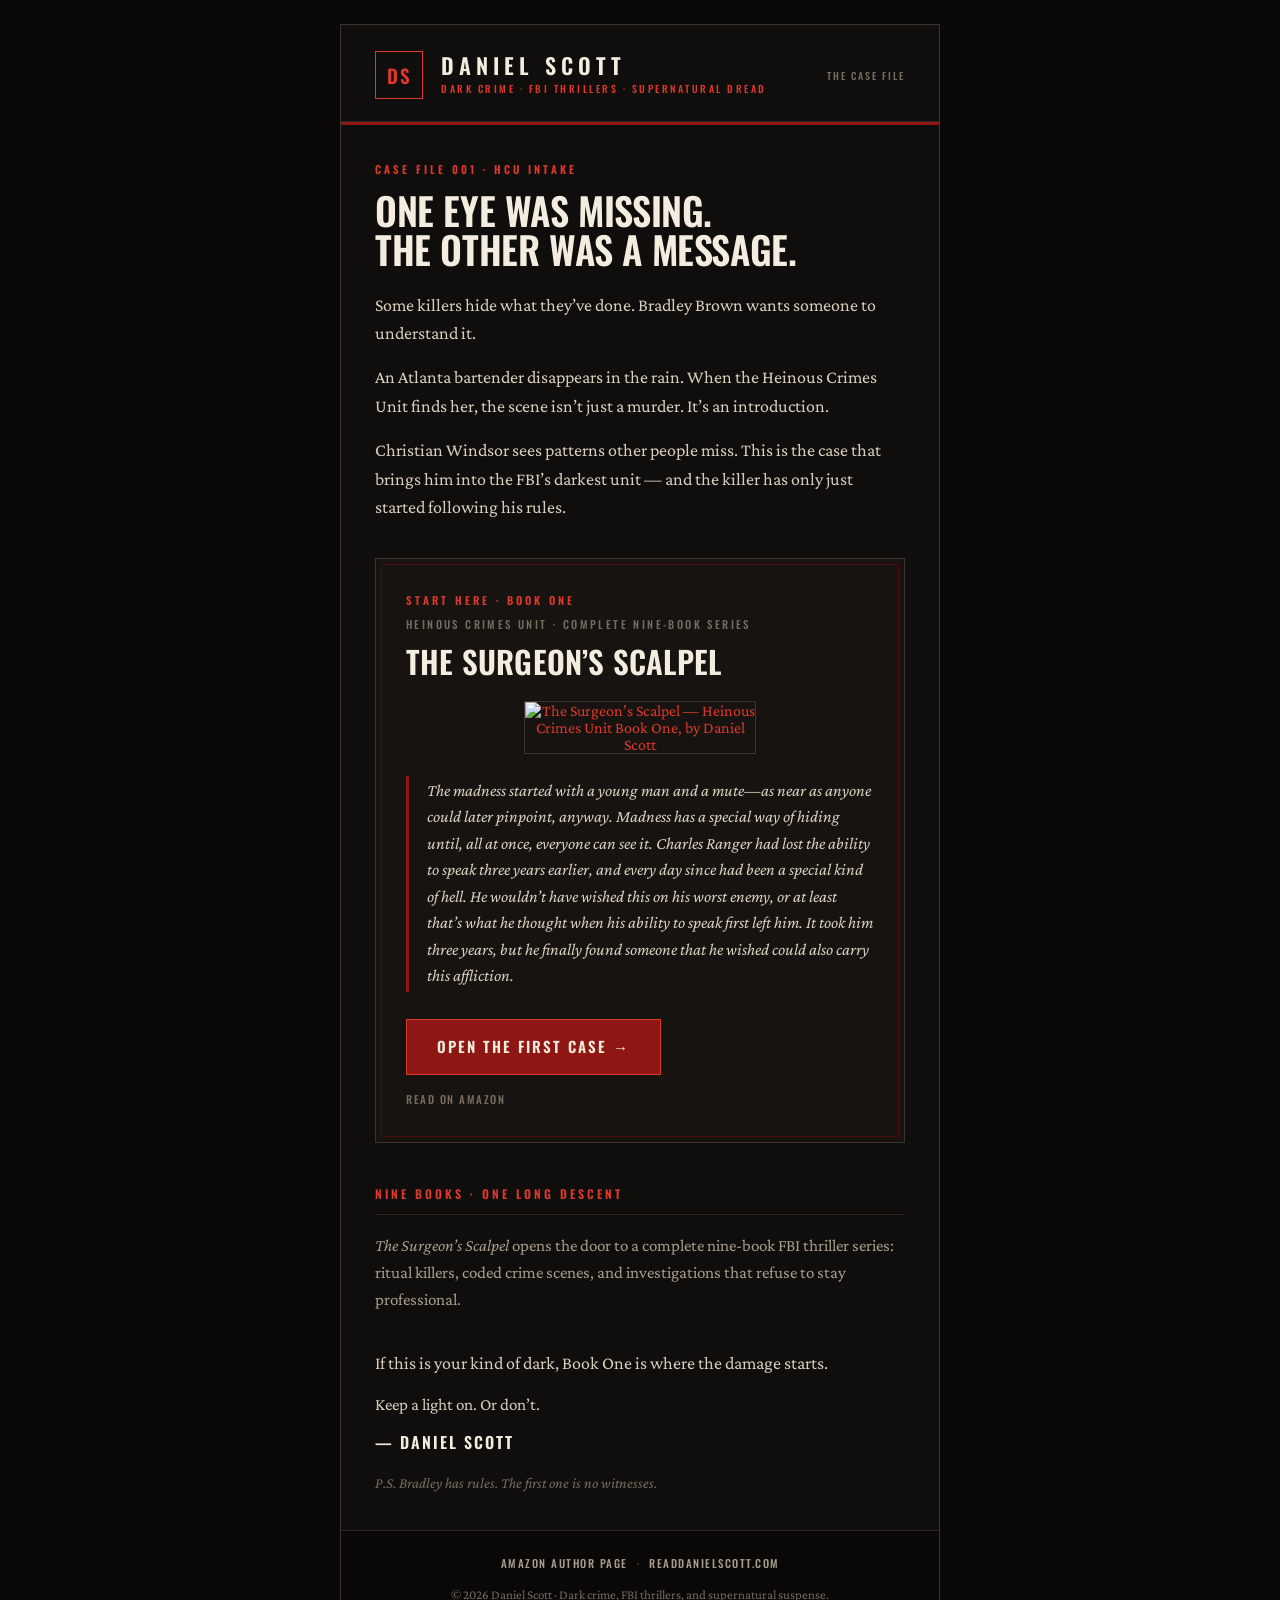
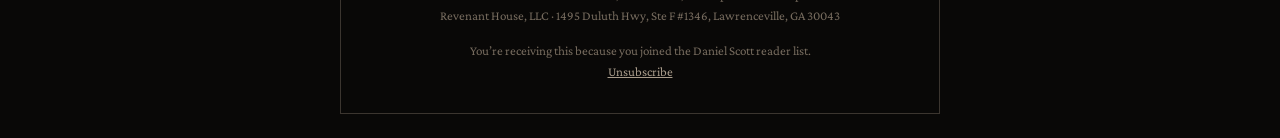
==== email/2026-07-hcu-book-one.html @ 4f8a2d7a "Add HCU Book One email preview" ====
<!DOCTYPE html>
<html lang="en" xmlns="http://www.w3.org/1999/xhtml" xmlns:v="urn:schemas-microsoft-com:vml" xmlns:o="urn:schemas-microsoft-com:office:office">
<head>
  <meta charset="utf-8" />
  <meta name="viewport" content="width=device-width, initial-scale=1" />
  <meta http-equiv="X-UA-Compatible" content="IE=edge" />
  <meta name="x-apple-disable-message-reformatting" />
  <meta name="color-scheme" content="dark light" />
  <meta name="supported-color-schemes" content="dark light" />
  <title>One eye was missing. The other was a message.</title>

  <!-- SUBJECT: One eye was missing. The other was a message. -->
  <!-- PREHEADER: Open The Surgeon's Scalpel, Book One of the complete nine-book Heinous Crimes Unit series. -->

  <link rel="preconnect" href="https://fonts.googleapis.com" />
  <link href="https://fonts.googleapis.com/css2?family=Crimson+Pro:ital,wght@0,400;0,500;0,600;1,400;1,500&amp;family=Oswald:wght@400;500;600;700&amp;display=swap" rel="stylesheet" />

  <!--[if mso]>
  <noscript><xml><o:OfficeDocumentSettings><o:PixelsPerInch>96</o:PixelsPerInch></o:OfficeDocumentSettings></xml></noscript>
  <![endif]-->

  <style>
    body,table,td,a{-webkit-text-size-adjust:100%;-ms-text-size-adjust:100%;}
    table,td{mso-table-lspace:0pt;mso-table-rspace:0pt;}
    img{-ms-interpolation-mode:bicubic;border:0;outline:none;text-decoration:none;display:block;}
    body{margin:0;padding:0;width:100%!important;height:100%!important;background:#090807;}
    a{color:#dc382c;}
    .anchor:hover{opacity:.86;}
    @media only screen and (max-width:600px){
      .container{width:100%!important;}
      .px{padding-left:22px!important;padding-right:22px!important;}
      .hero-hook{font-size:30px!important;line-height:1.03!important;}
      .masthead-right{display:none!important;}
      .cover{width:220px!important;max-width:68%!important;}
    }
  </style>
</head>

<body style="margin:0;padding:0;background-color:#090807;font-family:'Crimson Pro',Georgia,'Times New Roman',serif;">

  <!-- ▷ EDIT: inbox preheader -->
  <div style="display:none;max-height:0;overflow:hidden;mso-hide:all;font-family:'Crimson Pro',Georgia,'Times New Roman',serif;font-size:1px;line-height:1px;color:#090807;opacity:0;">
    Open The Surgeon&rsquo;s Scalpel, Book One of the complete nine-book Heinous Crimes Unit series.
    &#847;&zwnj;&nbsp;&#847;&zwnj;&nbsp;&#847;&zwnj;&nbsp;&#847;&zwnj;&nbsp;&#847;&zwnj;&nbsp;&#847;&zwnj;&nbsp;&#847;&zwnj;&nbsp;
  </div>

  <table role="presentation" width="100%" cellpadding="0" cellspacing="0" border="0" bgcolor="#090807" style="background-color:#090807;">
    <tr>
      <td align="center" bgcolor="#090807" style="padding:24px 12px;background-color:#090807;">

        <table role="presentation" class="container" width="600" cellpadding="0" cellspacing="0" border="0" bgcolor="#100e0c" style="width:600px;max-width:600px;background-color:#100e0c;border:1px solid #3b352f;">

          <!-- Masthead -->
          <tr>
            <td class="px" bgcolor="#100e0c" style="padding:26px 34px 22px 34px;background-color:#100e0c;border-bottom:1px solid #2a251f;">
              <table role="presentation" width="100%" cellpadding="0" cellspacing="0" border="0">
                <tr>
                  <td width="52" valign="middle" bgcolor="#100e0c" style="width:52px;background-color:#100e0c;">
                    <table role="presentation" cellpadding="0" cellspacing="0" border="0">
                      <tr>
                        <td align="center" valign="middle" width="46" height="46" bgcolor="#100e0c" style="width:46px;height:46px;background-color:#100e0c;border:1px solid #dc382c;color:#dc382c;font-family:'Oswald','Arial Narrow',Impact,Arial,sans-serif;font-size:19px;font-weight:600;letter-spacing:2px;">
                          DS
                        </td>
                      </tr>
                    </table>
                  </td>
                  <td valign="middle" bgcolor="#100e0c" style="padding-left:14px;background-color:#100e0c;">
                    <div style="font-family:'Oswald','Arial Narrow',Impact,Arial,sans-serif;font-size:22px;font-weight:600;letter-spacing:5px;text-transform:uppercase;color:#f4ecdf;line-height:1;">Daniel&nbsp;Scott</div>
                    <div style="font-family:'Oswald','Arial Narrow',Impact,Arial,sans-serif;font-size:10px;font-weight:500;letter-spacing:2.5px;text-transform:uppercase;color:#dc382c;line-height:1.4;padding-top:6px;">Dark Crime &middot; FBI Thrillers &middot; Supernatural Dread</div>
                  </td>
                  <td class="masthead-right" valign="middle" align="right" bgcolor="#100e0c" style="background-color:#100e0c;font-family:'Oswald','Arial Narrow',Impact,Arial,sans-serif;font-size:10px;font-weight:500;letter-spacing:2px;text-transform:uppercase;color:#766b5e;">
                    The&nbsp;Case&nbsp;File
                  </td>
                </tr>
              </table>
            </td>
          </tr>

          <tr><td bgcolor="#8f1713" style="height:3px;line-height:3px;font-size:0;background-color:#8f1713;">&nbsp;</td></tr>

          <!-- Opening dispatch -->
          <tr>
            <td class="px" bgcolor="#100e0c" style="padding:36px 34px 12px 34px;background-color:#100e0c;">
              <div style="font-family:'Oswald','Arial Narrow',Impact,Arial,sans-serif;font-size:11px;font-weight:600;letter-spacing:3px;text-transform:uppercase;color:#dc382c;">Case File 001 &middot; HCU Intake</div>

              <!-- ▷ EDIT: primary hook -->
              <h1 class="hero-hook" style="margin:14px 0 0 0;font-family:'Oswald','Arial Narrow',Impact,Arial,sans-serif;font-size:38px;font-weight:600;line-height:1.02;letter-spacing:-.4px;text-transform:uppercase;color:#f4ecdf;">
                One eye was missing.<br />The other was a message.
              </h1>

              <!-- ▷ EDIT: opening copy -->
              <p style="margin:22px 0 0 0;font-family:'Crimson Pro',Georgia,'Times New Roman',serif;font-size:18px;line-height:1.58;color:#d9cdbd;">
                Some killers hide what they&rsquo;ve done. Bradley Brown wants someone to understand it.
              </p>
              <p style="margin:16px 0 0 0;font-family:'Crimson Pro',Georgia,'Times New Roman',serif;font-size:18px;line-height:1.58;color:#d9cdbd;">
                An Atlanta bartender disappears in the rain. When the Heinous Crimes Unit finds her, the scene isn&rsquo;t just a murder. It&rsquo;s an introduction.
              </p>
              <p style="margin:16px 0 0 0;font-family:'Crimson Pro',Georgia,'Times New Roman',serif;font-size:18px;line-height:1.58;color:#d9cdbd;">
                Christian Windsor sees patterns other people miss. This is the case that brings him into the FBI&rsquo;s darkest unit &mdash; and the killer has only just started following his rules.
              </p>
            </td>
          </tr>

          <!-- Featured-book dossier -->
          <tr>
            <td class="px" bgcolor="#100e0c" style="padding:24px 34px 8px 34px;background-color:#100e0c;">
              <table role="presentation" width="100%" cellpadding="0" cellspacing="0" border="0" bgcolor="#171310" style="background-color:#171310;border:1px solid #3b352f;">
                <tr>
                  <td bgcolor="#171310" style="padding:5px;background-color:#171310;">
                    <table role="presentation" width="100%" cellpadding="0" cellspacing="0" border="0" bgcolor="#171310" style="background-color:#171310;border:1px solid #4e0d0b;">
                      <tr>
                        <td bgcolor="#171310" style="padding:27px 24px 29px 24px;background-color:#171310;">

                          <div style="font-family:'Oswald','Arial Narrow',Impact,Arial,sans-serif;font-size:11px;font-weight:600;letter-spacing:3px;text-transform:uppercase;color:#dc382c;">Start Here &middot; Book One</div>
                          <div style="font-family:'Oswald','Arial Narrow',Impact,Arial,sans-serif;font-size:11px;font-weight:500;letter-spacing:2.4px;text-transform:uppercase;color:#766b5e;padding-top:8px;">Heinous Crimes Unit &middot; Complete Nine-Book Series</div>

                          <h2 style="margin:13px 0 0 0;font-family:'Oswald','Arial Narrow',Impact,Arial,sans-serif;font-size:31px;font-weight:600;line-height:1.04;letter-spacing:.2px;text-transform:uppercase;color:#f4ecdf;">The Surgeon&rsquo;s Scalpel</h2>

                          <table role="presentation" width="100%" cellpadding="0" cellspacing="0" border="0">
                            <tr>
                              <td align="center" bgcolor="#171310" style="padding:24px 0 22px 0;background-color:#171310;">
                                <!-- ▷ EDIT: cover + destination URL -->
                                <a class="anchor" href="https://www.amazon.com/Surgeons-Scalpel-Heinous-Crimes-Unit-ebook/dp/B0B4BNK22M?maas=maas_adg_11C0BD36529EE1C6E573D4F9CB72BAAF_afap_abs&amp;ref_=aa_maas&amp;tag=maas" target="_blank" style="text-decoration:none;">
                                  <img class="cover" src="https://www.readdanielscott.com/images/surgeons-scalpel.jpg" width="230" alt="The Surgeon&rsquo;s Scalpel — Heinous Crimes Unit Book One, by Daniel Scott" style="display:block;width:230px;max-width:62%;height:auto;border:1px solid #3b352f;" />
                                </a>
                              </td>
                            </tr>
                          </table>

                          <table role="presentation" width="100%" cellpadding="0" cellspacing="0" border="0">
                            <tr>
                              <td width="3" bgcolor="#8f1713" style="width:3px;background-color:#8f1713;font-size:0;line-height:0;">&nbsp;</td>
                              <td bgcolor="#171310" style="padding:2px 0 2px 18px;background-color:#171310;">
                                <!-- ▷ EDIT: manuscript-grounded excerpt -->
                                <p style="margin:0;font-family:'Crimson Pro',Georgia,'Times New Roman',serif;font-size:17px;font-style:italic;line-height:1.56;color:#d9cdbd;">
                                  The madness started with a young man and a mute&mdash;as near as anyone could later pinpoint, anyway. Madness has a special way of hiding until, all at once, everyone can see it. Charles Ranger had lost the ability to speak three years earlier, and every day since had been a special kind of hell. He wouldn&rsquo;t have wished this on his worst enemy, or at least that&rsquo;s what he thought when his ability to speak first left him. It took him three years, but he finally found someone that he wished could also carry this affliction.
                                </p>
                              </td>
                            </tr>
                          </table>

                          <table role="presentation" cellpadding="0" cellspacing="0" border="0" style="margin-top:27px;">
                            <tr>
                              <td align="center" bgcolor="#8f1713" style="background-color:#8f1713;border:1px solid #dc382c;">
                                <!-- ▷ EDIT: CTA text + destination URL -->
                                <a class="anchor" href="https://www.amazon.com/Surgeons-Scalpel-Heinous-Crimes-Unit-ebook/dp/B0B4BNK22M?maas=maas_adg_11C0BD36529EE1C6E573D4F9CB72BAAF_afap_abs&amp;ref_=aa_maas&amp;tag=maas" target="_blank" style="display:inline-block;min-height:24px;padding:15px 30px;font-family:'Oswald','Arial Narrow',Impact,Arial,sans-serif;font-size:15px;font-weight:600;letter-spacing:2px;text-transform:uppercase;color:#f4ecdf;text-decoration:none;">
                                  Open the First Case &rarr;
                                </a>
                              </td>
                            </tr>
                          </table>

                          <div style="font-family:'Oswald','Arial Narrow',Impact,Arial,sans-serif;font-size:11px;font-weight:500;letter-spacing:1.5px;text-transform:uppercase;color:#766b5e;padding-top:16px;">Read on Amazon</div>

                        </td>
                      </tr>
                    </table>
                  </td>
                </tr>
              </table>
            </td>
          </tr>

          <!-- Series promise -->
          <tr>
            <td class="px" bgcolor="#100e0c" style="padding:34px 34px 8px 34px;background-color:#100e0c;">
              <div style="font-family:'Oswald','Arial Narrow',Impact,Arial,sans-serif;font-size:12px;font-weight:600;letter-spacing:3px;text-transform:uppercase;color:#dc382c;border-bottom:1px solid #2a251f;padding-bottom:12px;">Nine Books &middot; One Long Descent</div>
              <p style="margin:18px 0 0 0;font-family:'Crimson Pro',Georgia,'Times New Roman',serif;font-size:17px;line-height:1.58;color:#a99c8b;">
                <em>The Surgeon&rsquo;s Scalpel</em> opens the door to a complete nine-book FBI thriller series: ritual killers, coded crime scenes, and investigations that refuse to stay professional.
              </p>
            </td>
          </tr>

          <!-- Sign-off -->
          <tr>
            <td class="px" bgcolor="#100e0c" style="padding:28px 34px 36px 34px;background-color:#100e0c;">
              <!-- ▷ EDIT: sign-off and P.S. -->
              <p style="margin:0;font-family:'Crimson Pro',Georgia,'Times New Roman',serif;font-size:18px;line-height:1.55;color:#d9cdbd;">If this is your kind of dark, Book One is where the damage starts.</p>
              <p style="margin:15px 0 0 0;font-family:'Crimson Pro',Georgia,'Times New Roman',serif;font-size:17px;line-height:1.5;color:#d9cdbd;">Keep a light on. Or don&rsquo;t.</p>
              <p style="margin:12px 0 0 0;font-family:'Oswald','Arial Narrow',Impact,Arial,sans-serif;font-size:16px;font-weight:600;letter-spacing:2px;text-transform:uppercase;color:#f4ecdf;">&mdash; Daniel Scott</p>
              <p style="margin:18px 0 0 0;font-family:'Crimson Pro',Georgia,'Times New Roman',serif;font-size:15px;font-style:italic;line-height:1.5;color:#766b5e;">P.S. Bradley has rules. The first one is no witnesses.</p>
            </td>
          </tr>

          <!-- Footer -->
          <tr>
            <td bgcolor="#090807" style="padding:24px 34px 30px 34px;background-color:#090807;border-top:1px solid #2a251f;">
              <table role="presentation" width="100%" cellpadding="0" cellspacing="0" border="0">
                <tr>
                  <td align="center" bgcolor="#090807" style="padding-bottom:14px;background-color:#090807;font-family:'Oswald','Arial Narrow',Impact,Arial,sans-serif;font-size:11px;font-weight:500;letter-spacing:1.5px;text-transform:uppercase;">
                    <a href="https://www.amazon.com/Daniel-Scott/e/B0B6QCQ8RV" target="_blank" style="color:#a99c8b;text-decoration:none;">Amazon Author Page</a>
                    <span style="font-family:'Oswald','Arial Narrow',Impact,Arial,sans-serif;color:#4b433b;">&nbsp;&middot;&nbsp;</span>
                    <a href="https://www.readdanielscott.com/" target="_blank" style="color:#a99c8b;text-decoration:none;">readdanielscott.com</a>
                  </td>
                </tr>
              </table>

              <p style="margin:0;font-family:'Crimson Pro',Georgia,'Times New Roman',serif;font-size:13px;line-height:1.6;color:#766b5e;text-align:center;">
                &copy; 2026 Daniel Scott &middot; Dark crime, FBI thrillers, and supernatural suspense.<br />
                Revenant House, LLC &middot; 1495 Duluth Hwy, Ste F #1346, Lawrenceville, GA 30043
              </p>

              <p style="margin:14px 0 0 0;font-family:'Crimson Pro',Georgia,'Times New Roman',serif;font-size:13px;line-height:1.6;color:#766b5e;text-align:center;">
                You&rsquo;re receiving this because you joined the Daniel Scott reader list.<br />
                <a href="{$unsubscribe}" style="font-family:'Crimson Pro',Georgia,'Times New Roman',serif;color:#a99c8b;text-decoration:underline;">Unsubscribe</a>
              </p>
            </td>
          </tr>

        </table>

      </td>
    </tr>
  </table>
</body>
</html>
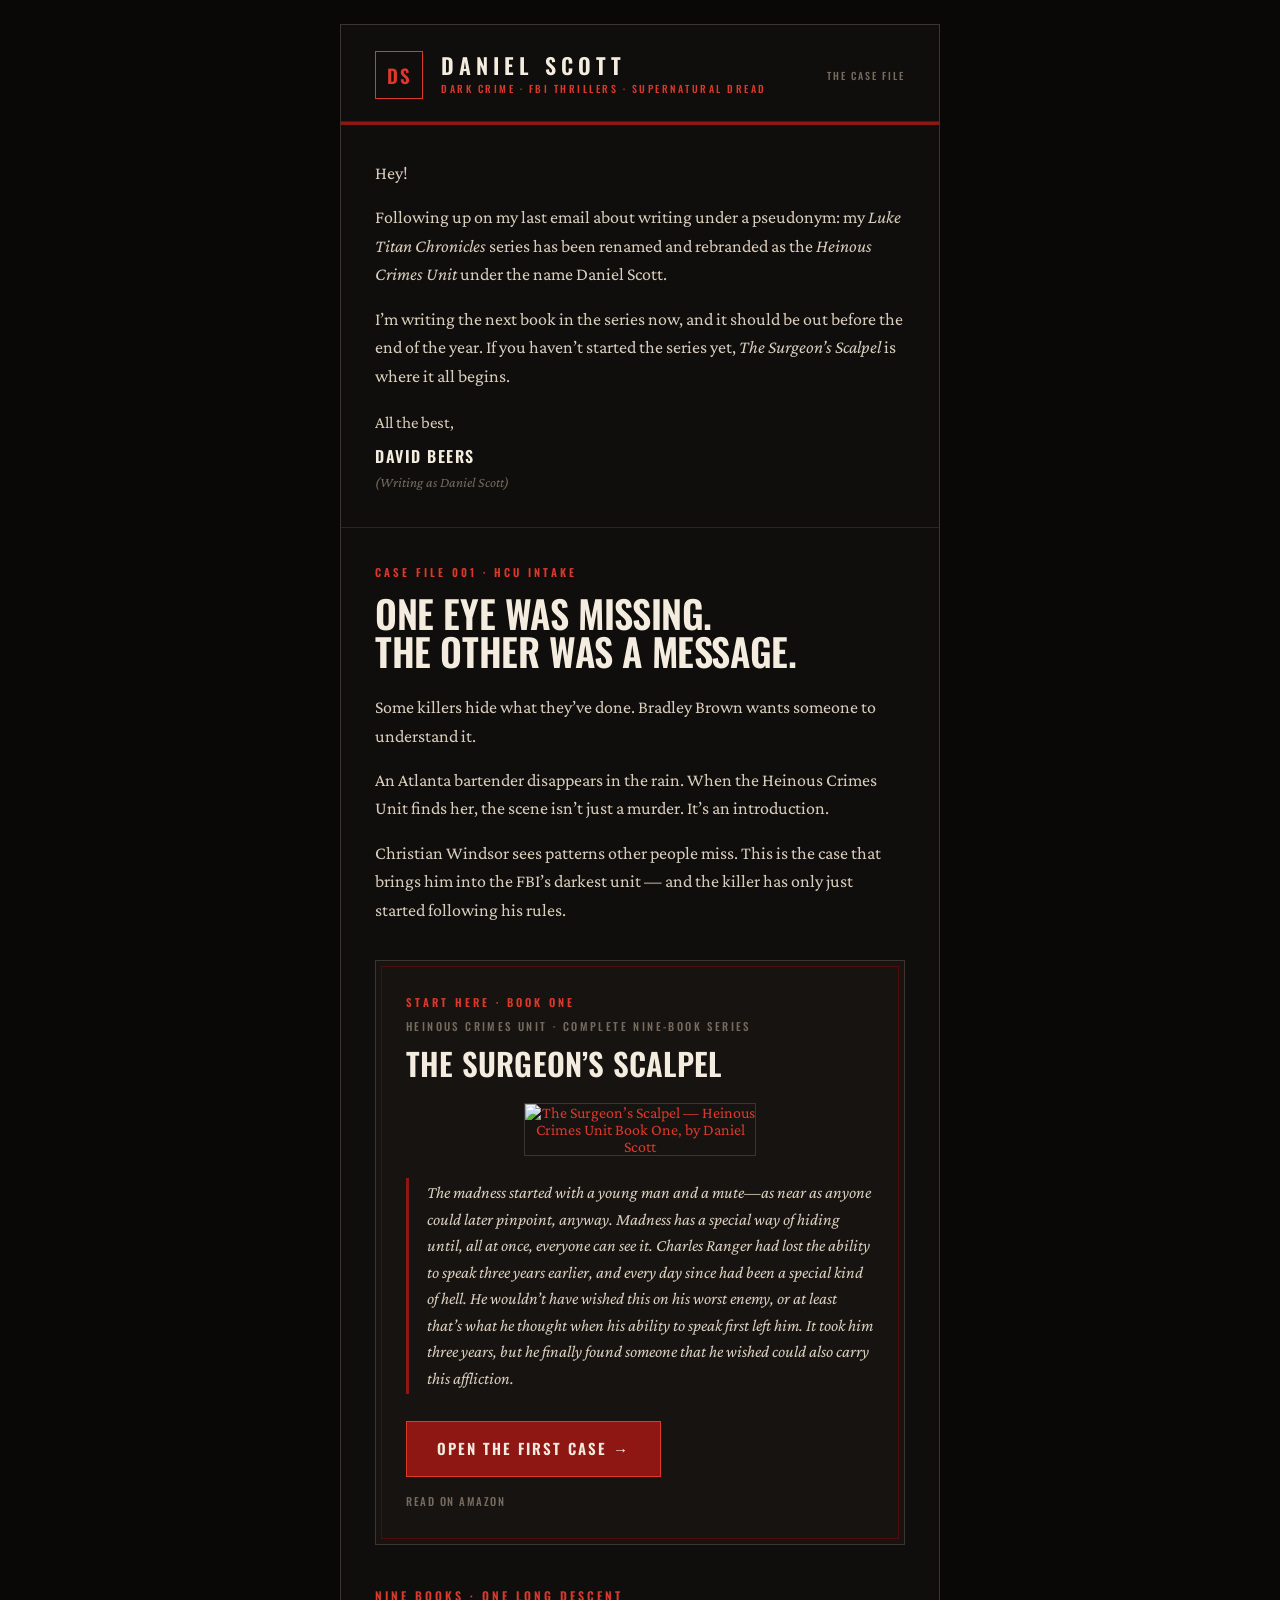
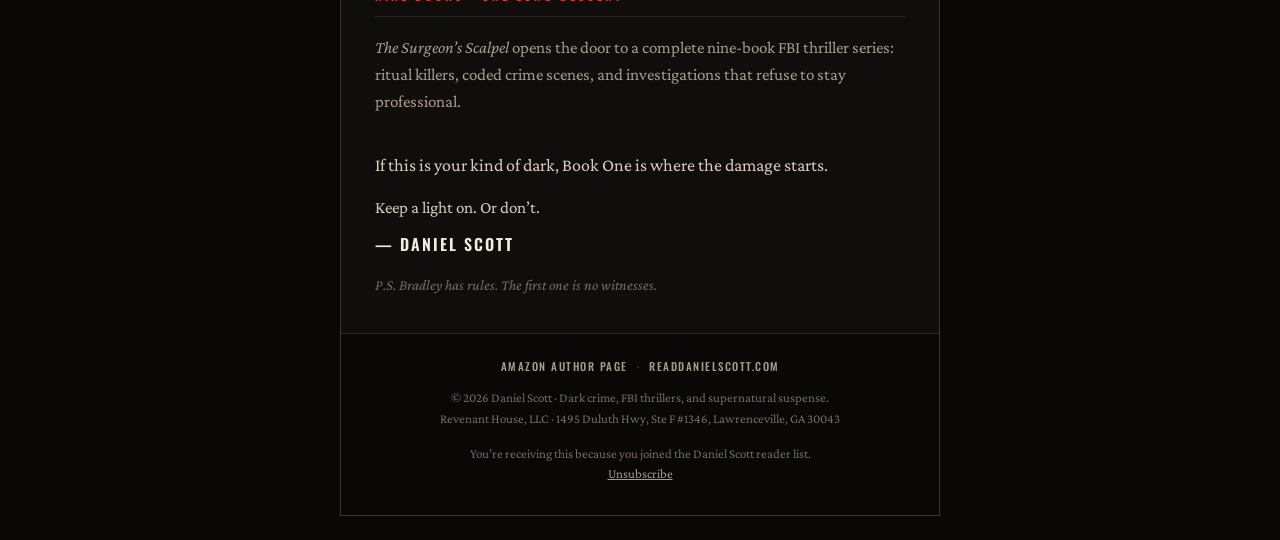
==== commit db8ee587: "Add personal note to HCU email" ====
--- a/email/2026-07-hcu-book-one.html
+++ b/email/2026-07-hcu-book-one.html
@@ -78,6 +78,23 @@
 
           <tr><td bgcolor="#8f1713" style="height:3px;line-height:3px;font-size:0;background-color:#8f1713;">&nbsp;</td></tr>
 
+          <!-- Personal note from David -->
+          <tr>
+            <td class="px" bgcolor="#100e0c" style="padding:34px 34px 34px 34px;background-color:#100e0c;border-bottom:1px solid #2a251f;">
+              <!-- ▷ EDIT: personal note -->
+              <p style="margin:0;font-family:'Crimson Pro',Georgia,'Times New Roman',serif;font-size:18px;line-height:1.58;color:#d9cdbd;">Hey!</p>
+              <p style="margin:16px 0 0 0;font-family:'Crimson Pro',Georgia,'Times New Roman',serif;font-size:18px;line-height:1.58;color:#d9cdbd;">
+                Following up on my last email about writing under a pseudonym: my <em>Luke Titan Chronicles</em> series has been renamed and rebranded as the <em>Heinous Crimes Unit</em> under the name Daniel Scott.
+              </p>
+              <p style="margin:16px 0 0 0;font-family:'Crimson Pro',Georgia,'Times New Roman',serif;font-size:18px;line-height:1.58;color:#d9cdbd;">
+                I&rsquo;m writing the next book in the series now, and it should be out before the end of the year. If you haven&rsquo;t started the series yet, <em>The Surgeon&rsquo;s Scalpel</em> is where it all begins.
+              </p>
+              <p style="margin:20px 0 0 0;font-family:'Crimson Pro',Georgia,'Times New Roman',serif;font-size:17px;line-height:1.5;color:#d9cdbd;">All the best,</p>
+              <p style="margin:8px 0 0 0;font-family:'Oswald','Arial Narrow',Impact,Arial,sans-serif;font-size:16px;font-weight:600;letter-spacing:1.5px;text-transform:uppercase;color:#f4ecdf;">David Beers</p>
+              <p style="margin:4px 0 0 0;font-family:'Crimson Pro',Georgia,'Times New Roman',serif;font-size:14px;font-style:italic;line-height:1.5;color:#766b5e;">(Writing as Daniel Scott)</p>
+            </td>
+          </tr>
+
           <!-- Opening dispatch -->
           <tr>
             <td class="px" bgcolor="#100e0c" style="padding:36px 34px 12px 34px;background-color:#100e0c;">
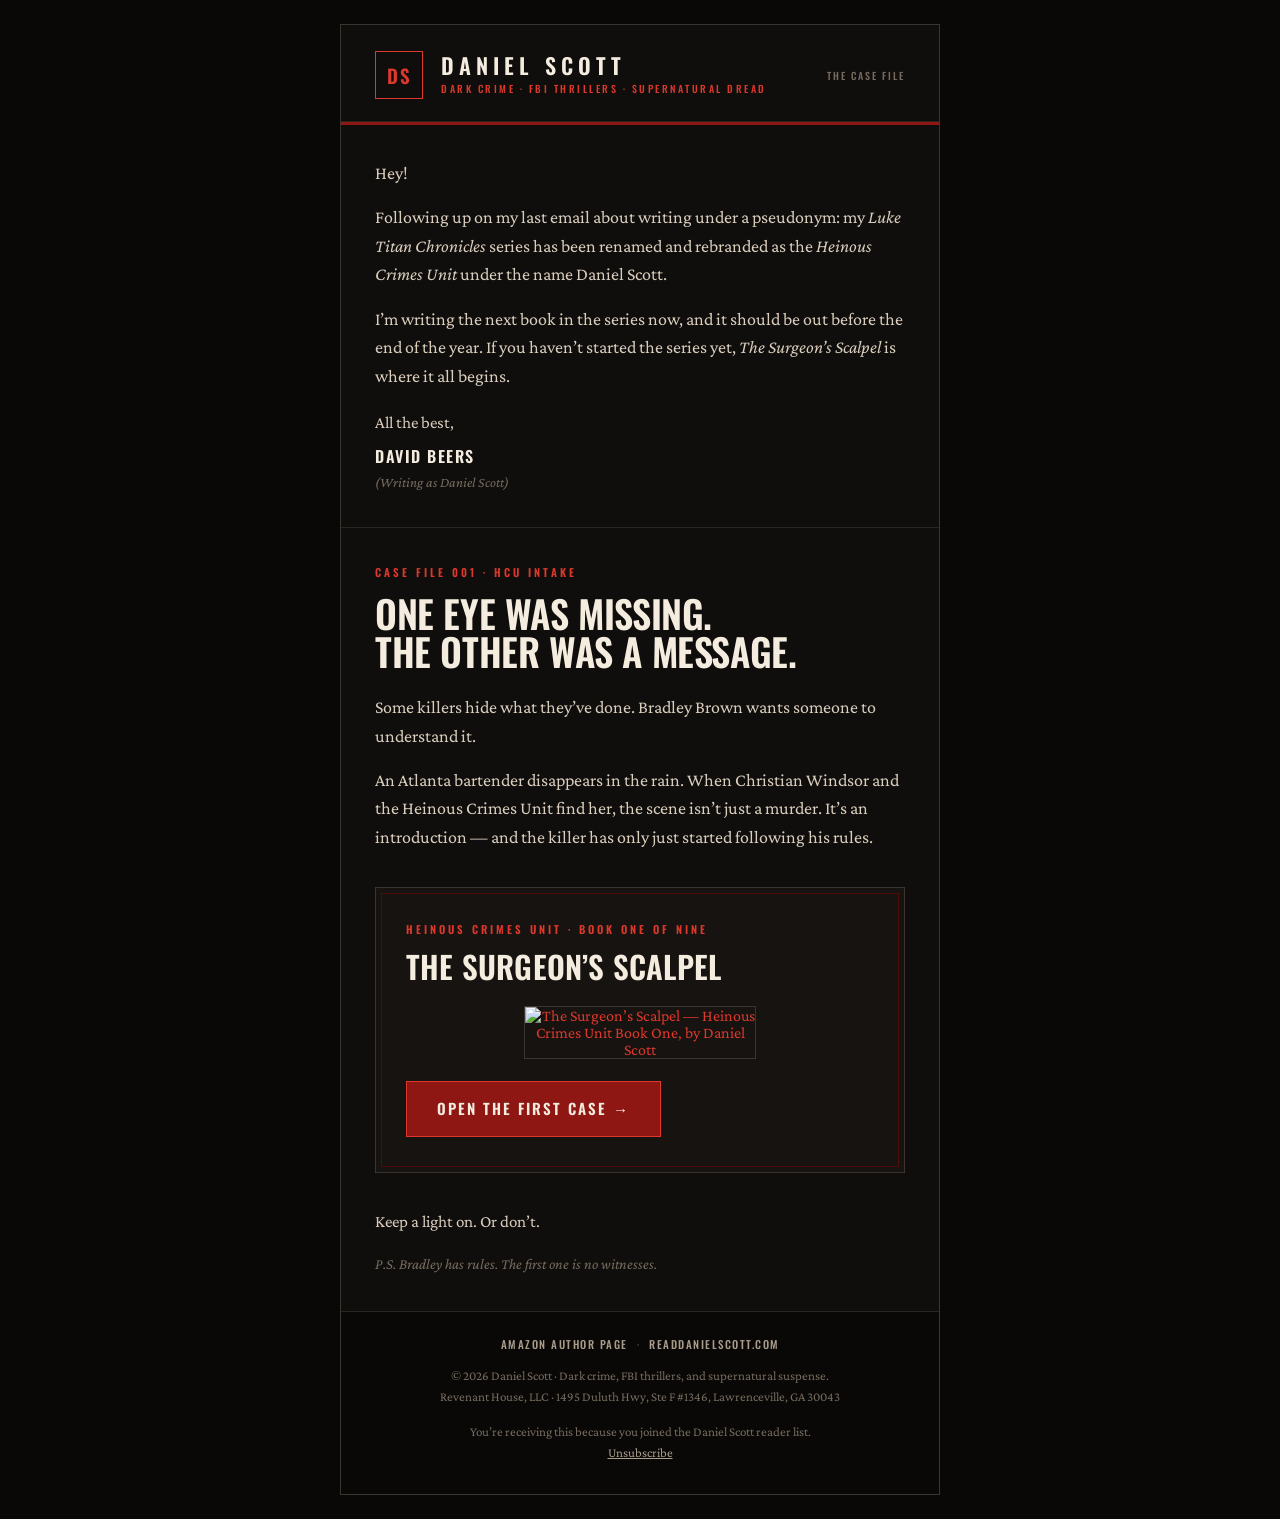
==== commit 0f8730b9: "Streamline HCU Book One email" ====
--- a/email/2026-07-hcu-book-one.html
+++ b/email/2026-07-hcu-book-one.html
@@ -32,6 +32,7 @@
       .hero-hook{font-size:30px!important;line-height:1.03!important;}
       .masthead-right{display:none!important;}
       .cover{width:220px!important;max-width:68%!important;}
+      .book-cta{padding-left:15px!important;padding-right:15px!important;font-size:14px!important;letter-spacing:1.3px!important;}
     }
   </style>
 </head>
@@ -110,10 +111,7 @@
                 Some killers hide what they&rsquo;ve done. Bradley Brown wants someone to understand it.
               </p>
               <p style="margin:16px 0 0 0;font-family:'Crimson Pro',Georgia,'Times New Roman',serif;font-size:18px;line-height:1.58;color:#d9cdbd;">
-                An Atlanta bartender disappears in the rain. When the Heinous Crimes Unit finds her, the scene isn&rsquo;t just a murder. It&rsquo;s an introduction.
-              </p>
-              <p style="margin:16px 0 0 0;font-family:'Crimson Pro',Georgia,'Times New Roman',serif;font-size:18px;line-height:1.58;color:#d9cdbd;">
-                Christian Windsor sees patterns other people miss. This is the case that brings him into the FBI&rsquo;s darkest unit &mdash; and the killer has only just started following his rules.
+                An Atlanta bartender disappears in the rain. When Christian Windsor and the Heinous Crimes Unit find her, the scene isn&rsquo;t just a murder. It&rsquo;s an introduction &mdash; and the killer has only just started following his rules.
               </p>
             </td>
           </tr>
@@ -128,8 +126,7 @@
                       <tr>
                         <td bgcolor="#171310" style="padding:27px 24px 29px 24px;background-color:#171310;">
 
-                          <div style="font-family:'Oswald','Arial Narrow',Impact,Arial,sans-serif;font-size:11px;font-weight:600;letter-spacing:3px;text-transform:uppercase;color:#dc382c;">Start Here &middot; Book One</div>
-                          <div style="font-family:'Oswald','Arial Narrow',Impact,Arial,sans-serif;font-size:11px;font-weight:500;letter-spacing:2.4px;text-transform:uppercase;color:#766b5e;padding-top:8px;">Heinous Crimes Unit &middot; Complete Nine-Book Series</div>
+                          <div style="font-family:'Oswald','Arial Narrow',Impact,Arial,sans-serif;font-size:11px;font-weight:600;letter-spacing:3px;text-transform:uppercase;color:#dc382c;">Heinous Crimes Unit &middot; Book One of Nine</div>
 
                           <h2 style="margin:13px 0 0 0;font-family:'Oswald','Arial Narrow',Impact,Arial,sans-serif;font-size:31px;font-weight:600;line-height:1.04;letter-spacing:.2px;text-transform:uppercase;color:#f4ecdf;">The Surgeon&rsquo;s Scalpel</h2>
 
@@ -144,31 +141,17 @@
                             </tr>
                           </table>
 
-                          <table role="presentation" width="100%" cellpadding="0" cellspacing="0" border="0">
-                            <tr>
-                              <td width="3" bgcolor="#8f1713" style="width:3px;background-color:#8f1713;font-size:0;line-height:0;">&nbsp;</td>
-                              <td bgcolor="#171310" style="padding:2px 0 2px 18px;background-color:#171310;">
-                                <!-- ▷ EDIT: manuscript-grounded excerpt -->
-                                <p style="margin:0;font-family:'Crimson Pro',Georgia,'Times New Roman',serif;font-size:17px;font-style:italic;line-height:1.56;color:#d9cdbd;">
-                                  The madness started with a young man and a mute&mdash;as near as anyone could later pinpoint, anyway. Madness has a special way of hiding until, all at once, everyone can see it. Charles Ranger had lost the ability to speak three years earlier, and every day since had been a special kind of hell. He wouldn&rsquo;t have wished this on his worst enemy, or at least that&rsquo;s what he thought when his ability to speak first left him. It took him three years, but he finally found someone that he wished could also carry this affliction.
-                                </p>
-                              </td>
-                            </tr>
-                          </table>
-
-                          <table role="presentation" cellpadding="0" cellspacing="0" border="0" style="margin-top:27px;">
+                          <table role="presentation" cellpadding="0" cellspacing="0" border="0" style="margin-top:0;">
                             <tr>
                               <td align="center" bgcolor="#8f1713" style="background-color:#8f1713;border:1px solid #dc382c;">
                                 <!-- ▷ EDIT: CTA text + destination URL -->
-                                <a class="anchor" href="https://www.amazon.com/Surgeons-Scalpel-Heinous-Crimes-Unit-ebook/dp/B0B4BNK22M?maas=maas_adg_11C0BD36529EE1C6E573D4F9CB72BAAF_afap_abs&amp;ref_=aa_maas&amp;tag=maas" target="_blank" style="display:inline-block;min-height:24px;padding:15px 30px;font-family:'Oswald','Arial Narrow',Impact,Arial,sans-serif;font-size:15px;font-weight:600;letter-spacing:2px;text-transform:uppercase;color:#f4ecdf;text-decoration:none;">
+                                <a class="anchor book-cta" href="https://www.amazon.com/Surgeons-Scalpel-Heinous-Crimes-Unit-ebook/dp/B0B4BNK22M?maas=maas_adg_11C0BD36529EE1C6E573D4F9CB72BAAF_afap_abs&amp;ref_=aa_maas&amp;tag=maas" target="_blank" style="display:inline-block;min-height:24px;padding:15px 30px;font-family:'Oswald','Arial Narrow',Impact,Arial,sans-serif;font-size:15px;font-weight:600;letter-spacing:2px;text-transform:uppercase;color:#f4ecdf;text-decoration:none;">
                                   Open the First Case &rarr;
                                 </a>
                               </td>
                             </tr>
                           </table>
 
-                          <div style="font-family:'Oswald','Arial Narrow',Impact,Arial,sans-serif;font-size:11px;font-weight:500;letter-spacing:1.5px;text-transform:uppercase;color:#766b5e;padding-top:16px;">Read on Amazon</div>
-
                         </td>
                       </tr>
                     </table>
@@ -178,23 +161,11 @@
             </td>
           </tr>
 
-          <!-- Series promise -->
-          <tr>
-            <td class="px" bgcolor="#100e0c" style="padding:34px 34px 8px 34px;background-color:#100e0c;">
-              <div style="font-family:'Oswald','Arial Narrow',Impact,Arial,sans-serif;font-size:12px;font-weight:600;letter-spacing:3px;text-transform:uppercase;color:#dc382c;border-bottom:1px solid #2a251f;padding-bottom:12px;">Nine Books &middot; One Long Descent</div>
-              <p style="margin:18px 0 0 0;font-family:'Crimson Pro',Georgia,'Times New Roman',serif;font-size:17px;line-height:1.58;color:#a99c8b;">
-                <em>The Surgeon&rsquo;s Scalpel</em> opens the door to a complete nine-book FBI thriller series: ritual killers, coded crime scenes, and investigations that refuse to stay professional.
-              </p>
-            </td>
-          </tr>
-
           <!-- Sign-off -->
           <tr>
             <td class="px" bgcolor="#100e0c" style="padding:28px 34px 36px 34px;background-color:#100e0c;">
               <!-- ▷ EDIT: sign-off and P.S. -->
-              <p style="margin:0;font-family:'Crimson Pro',Georgia,'Times New Roman',serif;font-size:18px;line-height:1.55;color:#d9cdbd;">If this is your kind of dark, Book One is where the damage starts.</p>
-              <p style="margin:15px 0 0 0;font-family:'Crimson Pro',Georgia,'Times New Roman',serif;font-size:17px;line-height:1.5;color:#d9cdbd;">Keep a light on. Or don&rsquo;t.</p>
-              <p style="margin:12px 0 0 0;font-family:'Oswald','Arial Narrow',Impact,Arial,sans-serif;font-size:16px;font-weight:600;letter-spacing:2px;text-transform:uppercase;color:#f4ecdf;">&mdash; Daniel Scott</p>
+              <p style="margin:0;font-family:'Crimson Pro',Georgia,'Times New Roman',serif;font-size:17px;line-height:1.5;color:#d9cdbd;">Keep a light on. Or don&rsquo;t.</p>
               <p style="margin:18px 0 0 0;font-family:'Crimson Pro',Georgia,'Times New Roman',serif;font-size:15px;font-style:italic;line-height:1.5;color:#766b5e;">P.S. Bradley has rules. The first one is no witnesses.</p>
             </td>
           </tr>
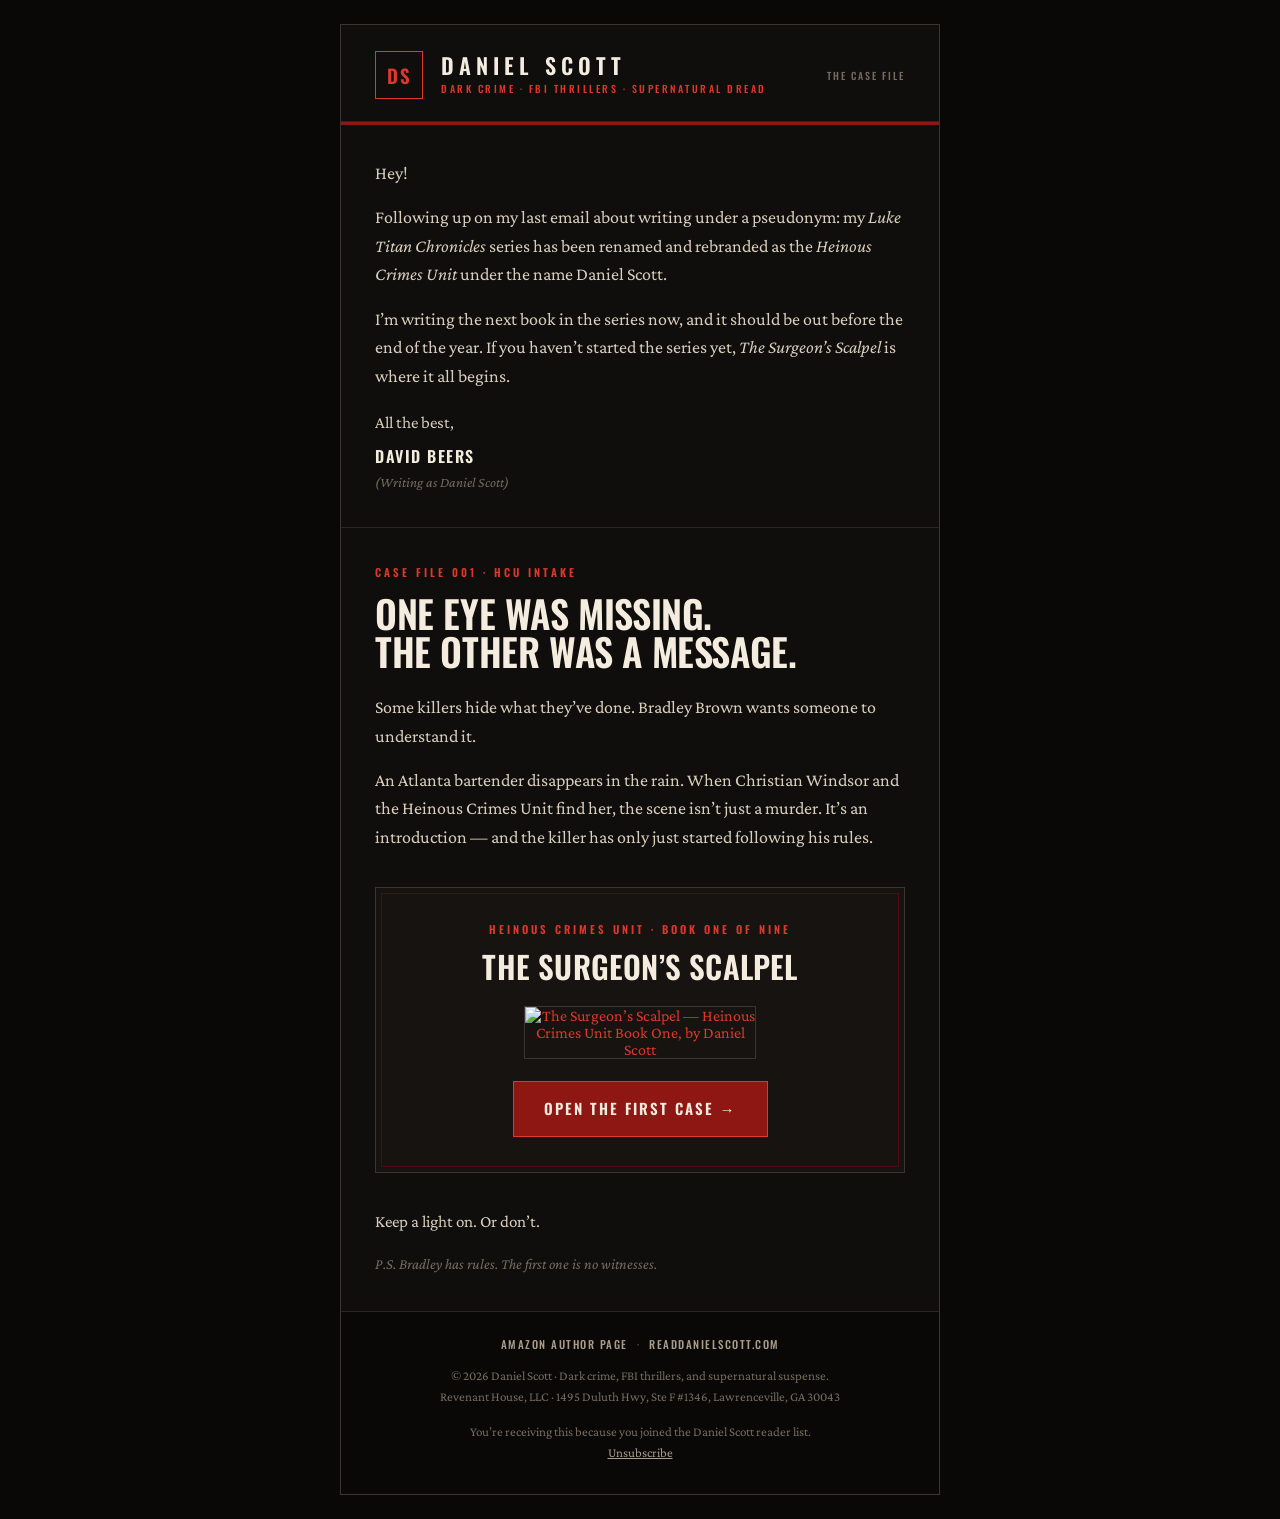
==== commit 274514b1: "Center HCU book card" ====
--- a/email/2026-07-hcu-book-one.html
+++ b/email/2026-07-hcu-book-one.html
@@ -126,9 +126,9 @@
                       <tr>
                         <td bgcolor="#171310" style="padding:27px 24px 29px 24px;background-color:#171310;">
 
-                          <div style="font-family:'Oswald','Arial Narrow',Impact,Arial,sans-serif;font-size:11px;font-weight:600;letter-spacing:3px;text-transform:uppercase;color:#dc382c;">Heinous Crimes Unit &middot; Book One of Nine</div>
-
-                          <h2 style="margin:13px 0 0 0;font-family:'Oswald','Arial Narrow',Impact,Arial,sans-serif;font-size:31px;font-weight:600;line-height:1.04;letter-spacing:.2px;text-transform:uppercase;color:#f4ecdf;">The Surgeon&rsquo;s Scalpel</h2>
+                          <div style="font-family:'Oswald','Arial Narrow',Impact,Arial,sans-serif;font-size:11px;font-weight:600;letter-spacing:3px;text-transform:uppercase;text-align:center;color:#dc382c;">Heinous Crimes Unit &middot; Book One of Nine</div>
+
+                          <h2 style="margin:13px 0 0 0;font-family:'Oswald','Arial Narrow',Impact,Arial,sans-serif;font-size:31px;font-weight:600;line-height:1.04;letter-spacing:.2px;text-transform:uppercase;text-align:center;color:#f4ecdf;">The Surgeon&rsquo;s Scalpel</h2>
 
                           <table role="presentation" width="100%" cellpadding="0" cellspacing="0" border="0">
                             <tr>
@@ -141,7 +141,7 @@
                             </tr>
                           </table>
 
-                          <table role="presentation" cellpadding="0" cellspacing="0" border="0" style="margin-top:0;">
+                          <table role="presentation" align="center" cellpadding="0" cellspacing="0" border="0" style="margin:0 auto;">
                             <tr>
                               <td align="center" bgcolor="#8f1713" style="background-color:#8f1713;border:1px solid #dc382c;">
                                 <!-- ▷ EDIT: CTA text + destination URL -->
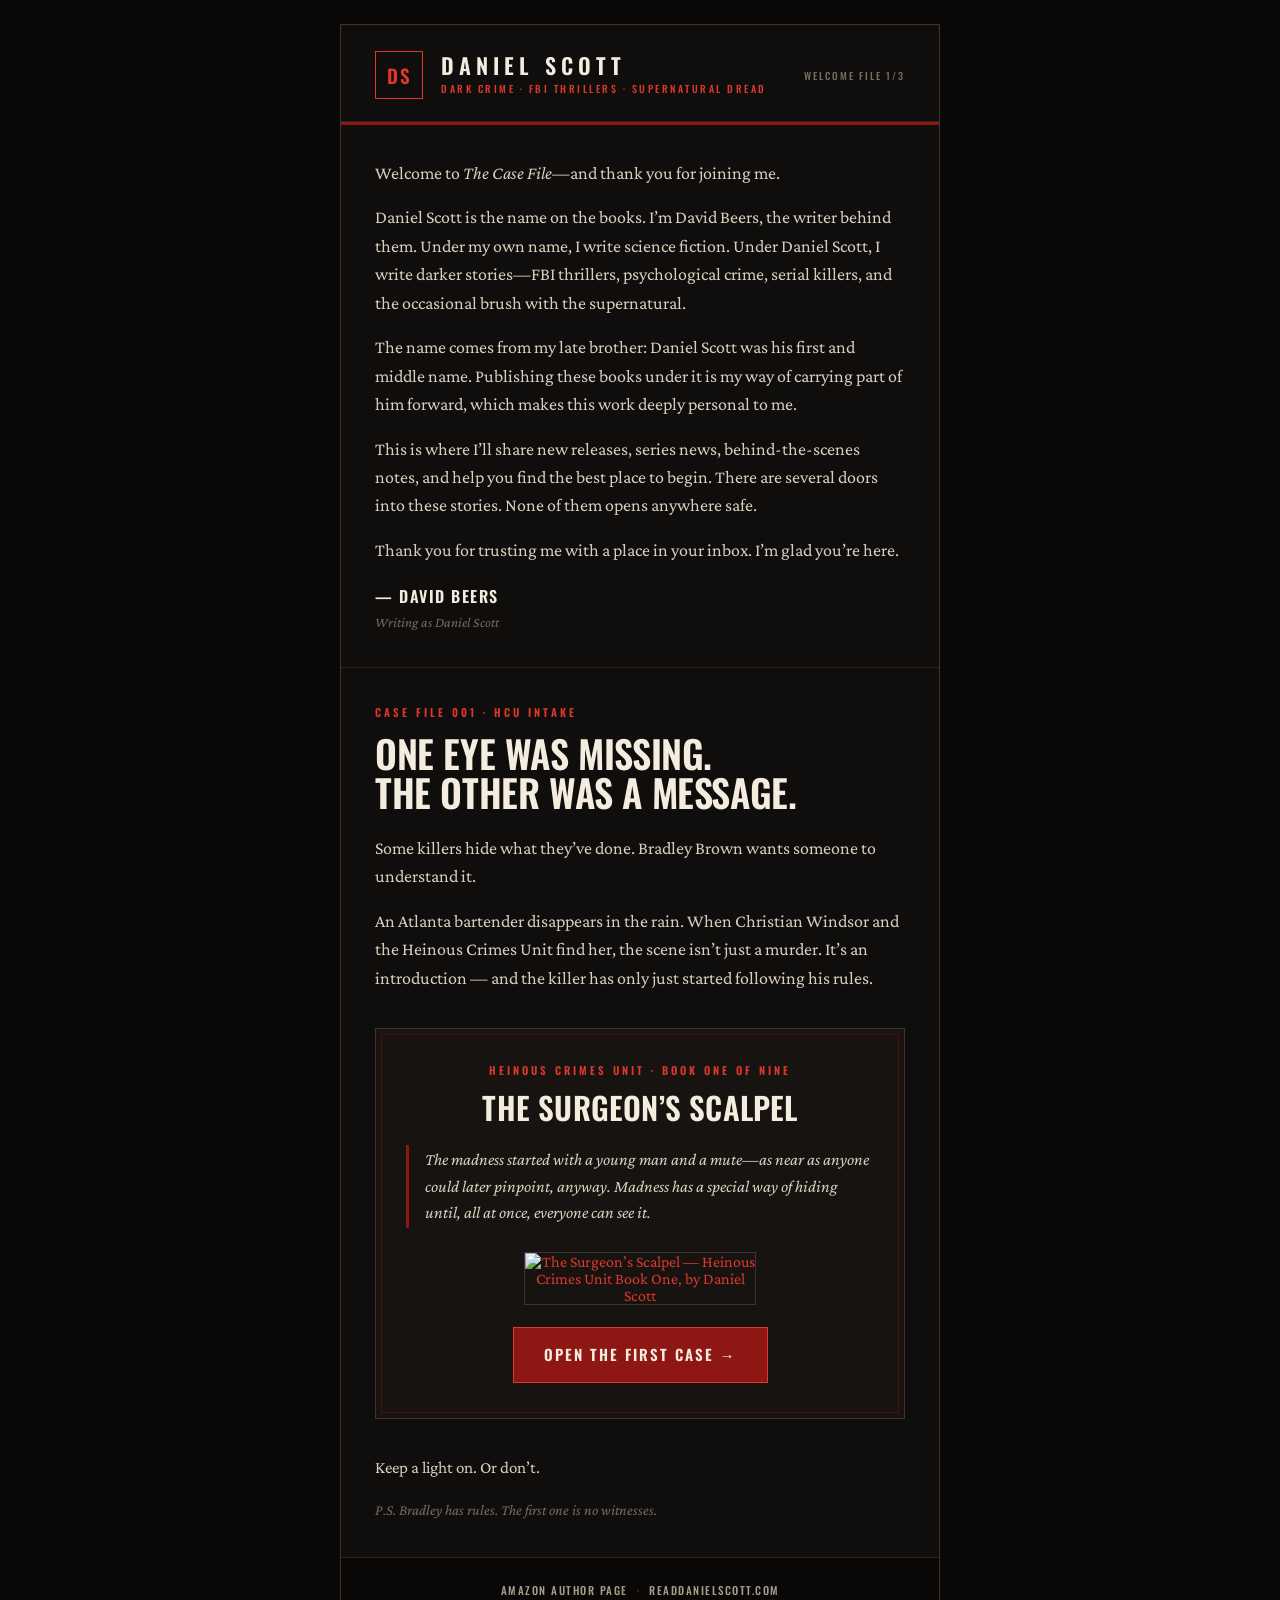
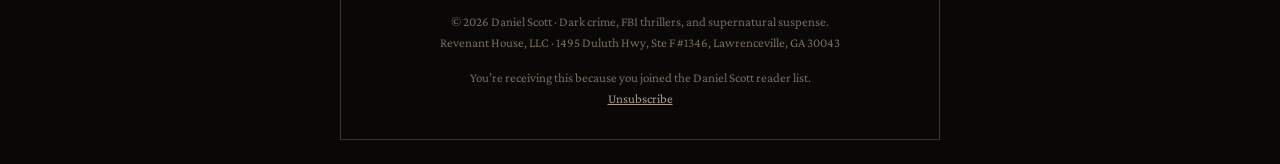
==== commit 546b49c0: "Publish Daniel Scott welcome sequence preview" ====
--- a/email/2026-07-hcu-book-one.html
+++ b/email/2026-07-hcu-book-one.html
@@ -7,10 +7,12 @@
   <meta name="x-apple-disable-message-reformatting" />
   <meta name="color-scheme" content="dark light" />
   <meta name="supported-color-schemes" content="dark light" />
-  <title>One eye was missing. The other was a message.</title>
-
-  <!-- SUBJECT: One eye was missing. The other was a message. -->
-  <!-- PREHEADER: Open The Surgeon's Scalpel, Book One of the complete nine-book Heinous Crimes Unit series. -->
+  <title>Welcome to The Case File</title>
+
+  <!-- TARGET ONLY: Daniel Scott Newsletter (MailerLite group 186855242643539094) -->
+  <!-- WELCOME SEQUENCE: Email 1 of 3 -->
+  <!-- SUBJECT: Welcome to The Case File -->
+  <!-- PREHEADER: Meet Daniel Scott. Then open The Surgeon's Scalpel. -->
 
   <link rel="preconnect" href="https://fonts.googleapis.com" />
   <link href="https://fonts.googleapis.com/css2?family=Crimson+Pro:ital,wght@0,400;0,500;0,600;1,400;1,500&amp;family=Oswald:wght@400;500;600;700&amp;display=swap" rel="stylesheet" />
@@ -41,7 +43,7 @@
 
   <!-- ▷ EDIT: inbox preheader -->
   <div style="display:none;max-height:0;overflow:hidden;mso-hide:all;font-family:'Crimson Pro',Georgia,'Times New Roman',serif;font-size:1px;line-height:1px;color:#090807;opacity:0;">
-    Open The Surgeon&rsquo;s Scalpel, Book One of the complete nine-book Heinous Crimes Unit series.
+    Meet Daniel Scott. Then open The Surgeon&rsquo;s Scalpel.
     &#847;&zwnj;&nbsp;&#847;&zwnj;&nbsp;&#847;&zwnj;&nbsp;&#847;&zwnj;&nbsp;&#847;&zwnj;&nbsp;&#847;&zwnj;&nbsp;&#847;&zwnj;&nbsp;
   </div>
 
@@ -70,7 +72,7 @@
                     <div style="font-family:'Oswald','Arial Narrow',Impact,Arial,sans-serif;font-size:10px;font-weight:500;letter-spacing:2.5px;text-transform:uppercase;color:#dc382c;line-height:1.4;padding-top:6px;">Dark Crime &middot; FBI Thrillers &middot; Supernatural Dread</div>
                   </td>
                   <td class="masthead-right" valign="middle" align="right" bgcolor="#100e0c" style="background-color:#100e0c;font-family:'Oswald','Arial Narrow',Impact,Arial,sans-serif;font-size:10px;font-weight:500;letter-spacing:2px;text-transform:uppercase;color:#766b5e;">
-                    The&nbsp;Case&nbsp;File
+                    Welcome&nbsp;File&nbsp;1/3
                   </td>
                 </tr>
               </table>
@@ -79,20 +81,25 @@
 
           <tr><td bgcolor="#8f1713" style="height:3px;line-height:3px;font-size:0;background-color:#8f1713;">&nbsp;</td></tr>
 
-          <!-- Personal note from David -->
+          <!-- Approved welcome introduction -->
           <tr>
             <td class="px" bgcolor="#100e0c" style="padding:34px 34px 34px 34px;background-color:#100e0c;border-bottom:1px solid #2a251f;">
-              <!-- ▷ EDIT: personal note -->
-              <p style="margin:0;font-family:'Crimson Pro',Georgia,'Times New Roman',serif;font-size:18px;line-height:1.58;color:#d9cdbd;">Hey!</p>
-              <p style="margin:16px 0 0 0;font-family:'Crimson Pro',Georgia,'Times New Roman',serif;font-size:18px;line-height:1.58;color:#d9cdbd;">
-                Following up on my last email about writing under a pseudonym: my <em>Luke Titan Chronicles</em> series has been renamed and rebranded as the <em>Heinous Crimes Unit</em> under the name Daniel Scott.
-              </p>
-              <p style="margin:16px 0 0 0;font-family:'Crimson Pro',Georgia,'Times New Roman',serif;font-size:18px;line-height:1.58;color:#d9cdbd;">
-                I&rsquo;m writing the next book in the series now, and it should be out before the end of the year. If you haven&rsquo;t started the series yet, <em>The Surgeon&rsquo;s Scalpel</em> is where it all begins.
-              </p>
-              <p style="margin:20px 0 0 0;font-family:'Crimson Pro',Georgia,'Times New Roman',serif;font-size:17px;line-height:1.5;color:#d9cdbd;">All the best,</p>
-              <p style="margin:8px 0 0 0;font-family:'Oswald','Arial Narrow',Impact,Arial,sans-serif;font-size:16px;font-weight:600;letter-spacing:1.5px;text-transform:uppercase;color:#f4ecdf;">David Beers</p>
-              <p style="margin:4px 0 0 0;font-family:'Crimson Pro',Georgia,'Times New Roman',serif;font-size:14px;font-style:italic;line-height:1.5;color:#766b5e;">(Writing as Daniel Scott)</p>
+              <!-- ▷ EDIT: approved welcome introduction -->
+              <p style="margin:0;font-family:'Crimson Pro',Georgia,'Times New Roman',serif;font-size:18px;line-height:1.58;color:#d9cdbd;">Welcome to <em>The Case File</em>&mdash;and thank you for joining me.</p>
+              <p style="margin:16px 0 0 0;font-family:'Crimson Pro',Georgia,'Times New Roman',serif;font-size:18px;line-height:1.58;color:#d9cdbd;">
+                Daniel Scott is the name on the books. I&rsquo;m David Beers, the writer behind them. Under my own name, I write science fiction. Under Daniel Scott, I write darker stories&mdash;FBI thrillers, psychological crime, serial killers, and the occasional brush with the supernatural.
+              </p>
+              <p style="margin:16px 0 0 0;font-family:'Crimson Pro',Georgia,'Times New Roman',serif;font-size:18px;line-height:1.58;color:#d9cdbd;">
+                The name comes from my late brother: Daniel Scott was his first and middle name. Publishing these books under it is my way of carrying part of him forward, which makes this work deeply personal to me.
+              </p>
+              <p style="margin:16px 0 0 0;font-family:'Crimson Pro',Georgia,'Times New Roman',serif;font-size:18px;line-height:1.58;color:#d9cdbd;">
+                This is where I&rsquo;ll share new releases, series news, behind-the-scenes notes, and help you find the best place to begin. There are several doors into these stories. None of them opens anywhere safe.
+              </p>
+              <p style="margin:16px 0 0 0;font-family:'Crimson Pro',Georgia,'Times New Roman',serif;font-size:18px;line-height:1.58;color:#d9cdbd;">
+                Thank you for trusting me with a place in your inbox. I&rsquo;m glad you&rsquo;re here.
+              </p>
+              <p style="margin:20px 0 0 0;font-family:'Oswald','Arial Narrow',Impact,Arial,sans-serif;font-size:16px;font-weight:600;letter-spacing:1.5px;text-transform:uppercase;color:#f4ecdf;">&mdash; David Beers</p>
+              <p style="margin:4px 0 0 0;font-family:'Crimson Pro',Georgia,'Times New Roman',serif;font-size:14px;font-style:italic;line-height:1.5;color:#766b5e;">Writing as Daniel Scott</p>
             </td>
           </tr>
 
@@ -129,6 +136,18 @@
                           <div style="font-family:'Oswald','Arial Narrow',Impact,Arial,sans-serif;font-size:11px;font-weight:600;letter-spacing:3px;text-transform:uppercase;text-align:center;color:#dc382c;">Heinous Crimes Unit &middot; Book One of Nine</div>
 
                           <h2 style="margin:13px 0 0 0;font-family:'Oswald','Arial Narrow',Impact,Arial,sans-serif;font-size:31px;font-weight:600;line-height:1.04;letter-spacing:.2px;text-transform:uppercase;text-align:center;color:#f4ecdf;">The Surgeon&rsquo;s Scalpel</h2>
+
+                          <!-- ▷ EDIT: manuscript-grounded evidence excerpt -->
+                          <table role="presentation" width="100%" cellpadding="0" cellspacing="0" border="0" style="margin-top:22px;">
+                            <tr>
+                              <td width="3" bgcolor="#8f1713" style="width:3px;background-color:#8f1713;font-size:0;line-height:0;">&nbsp;</td>
+                              <td bgcolor="#171310" style="padding:2px 0 2px 16px;background-color:#171310;">
+                                <p style="margin:0;font-family:'Crimson Pro',Georgia,'Times New Roman',serif;font-size:17px;font-style:italic;line-height:1.55;color:#d9cdbd;">
+                                  The madness started with a young man and a mute&mdash;as near as anyone could later pinpoint, anyway. Madness has a special way of hiding until, all at once, everyone can see it.
+                                </p>
+                              </td>
+                            </tr>
+                          </table>
 
                           <table role="presentation" width="100%" cellpadding="0" cellspacing="0" border="0">
                             <tr>
